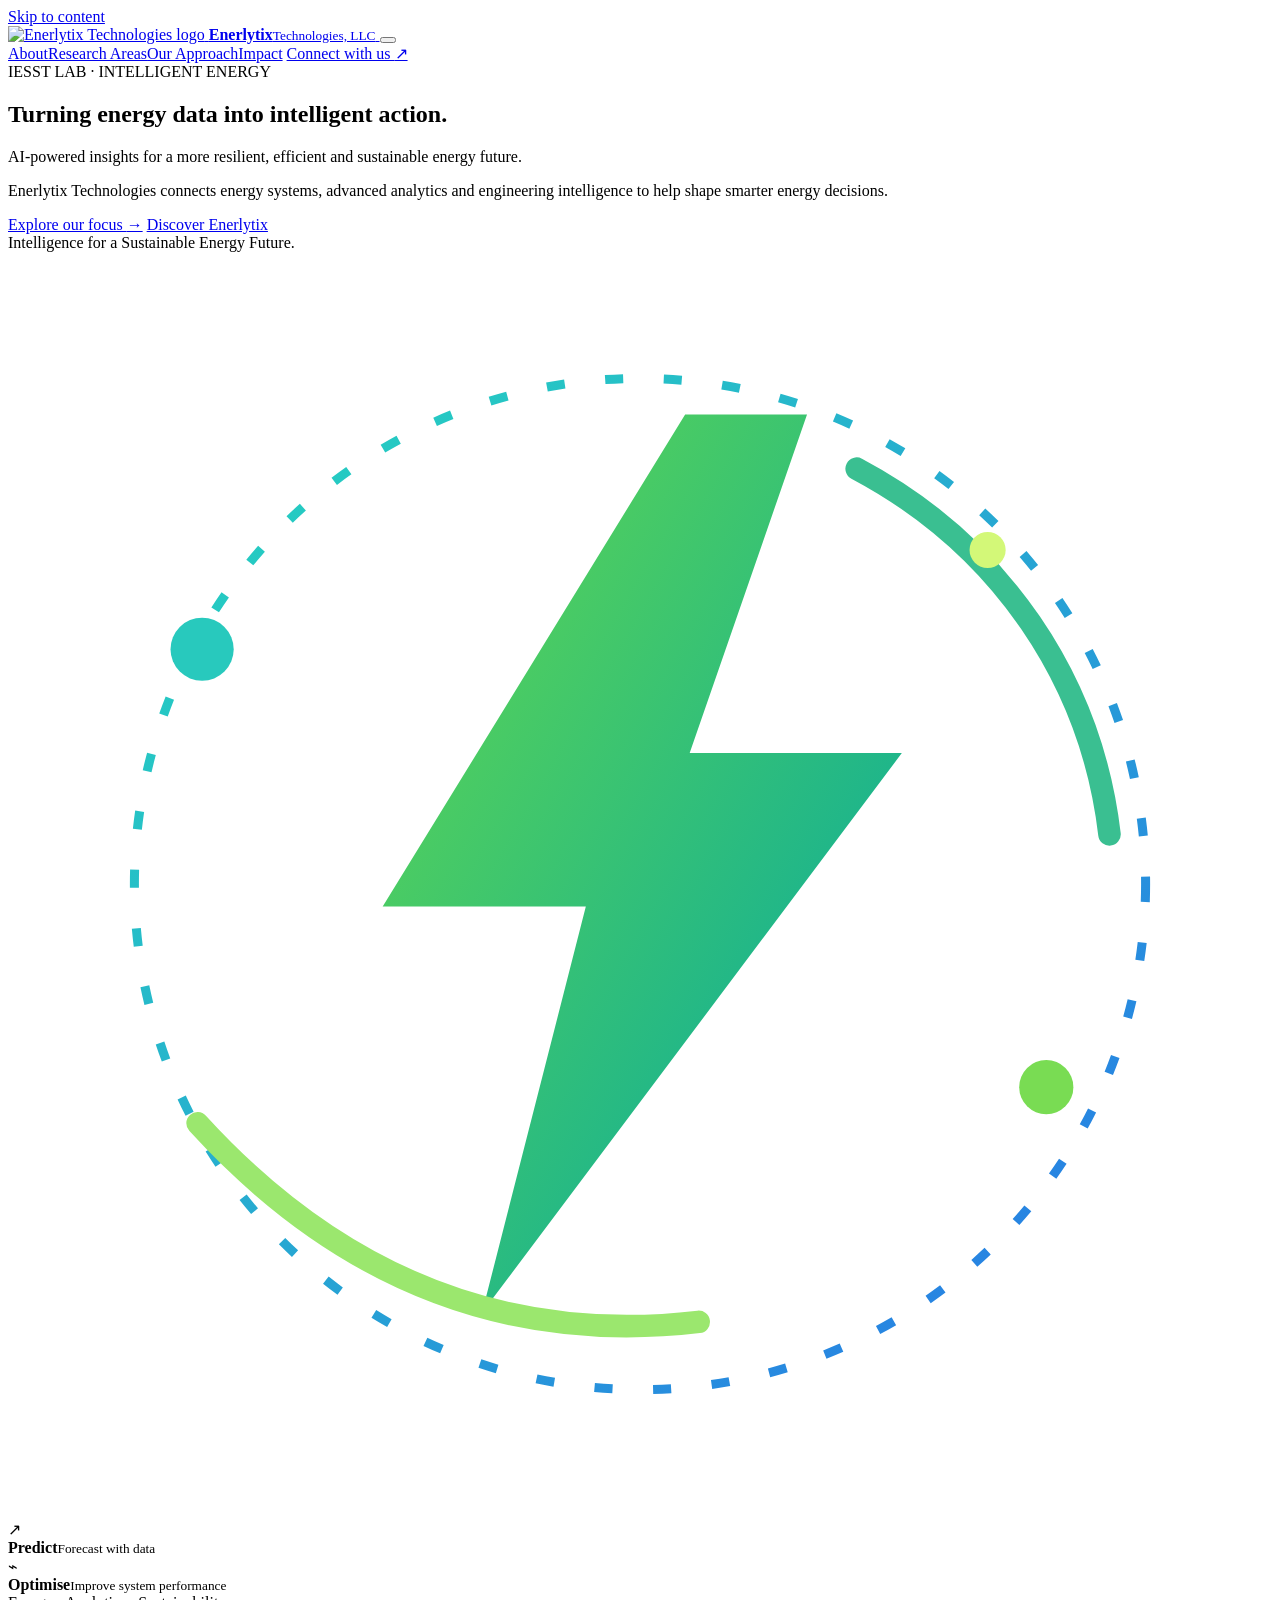
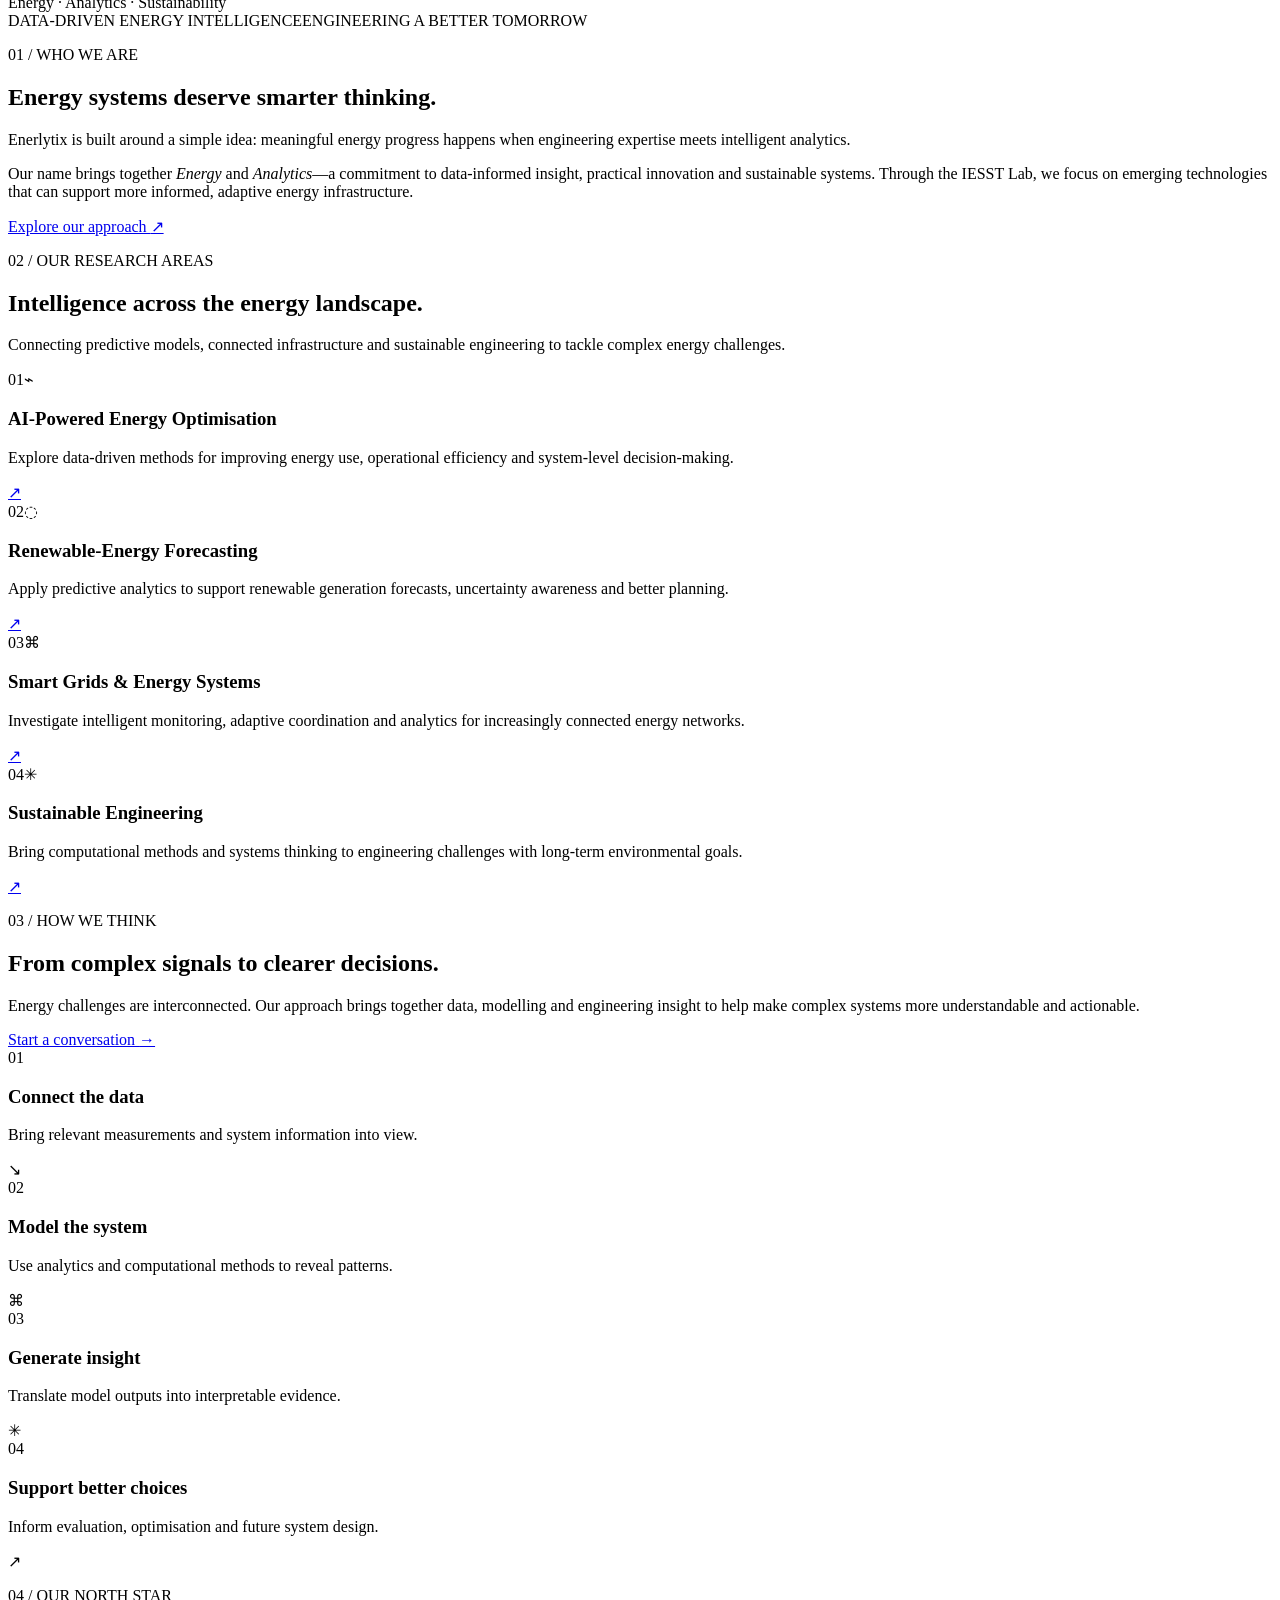
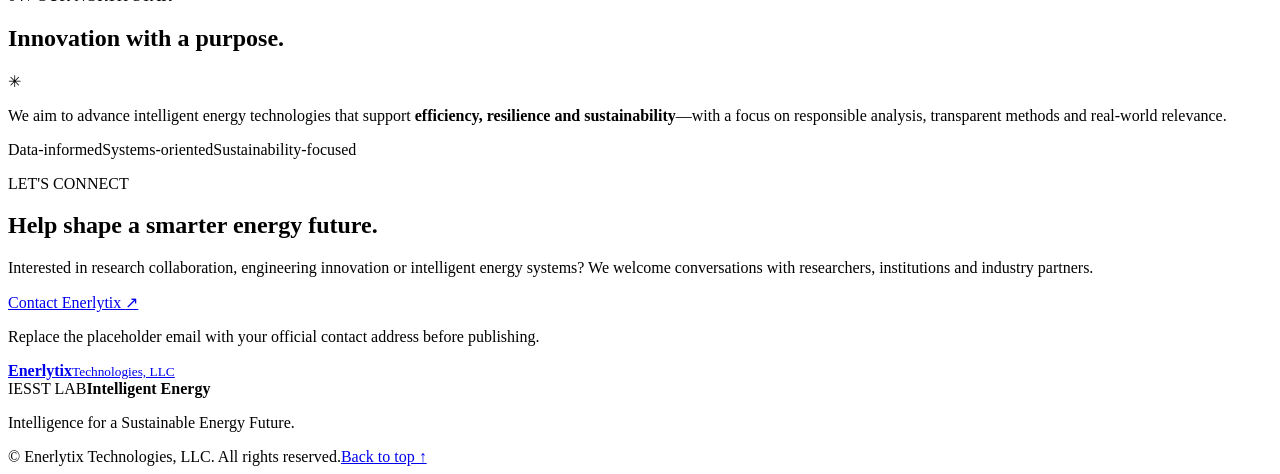
==== index.html @ 36f9e6f3 "Add files via upload" ====
<!doctype html>
<html lang="en">
<head>
  <meta charset="utf-8">
  <meta name="viewport" content="width=device-width, initial-scale=1">
  <meta name="theme-color" content="#082f49">
  <meta name="description" content="Enerlytix Technologies, LLC — AI-powered energy optimisation, renewable-energy forecasting, smart grids and sustainable engineering systems.">
  <meta property="og:title" content="Enerlytix Technologies, LLC | Intelligent Energy">
  <meta property="og:description" content="Intelligence for a Sustainable Energy Future.">
  <meta property="og:type" content="website">
  <title>Enerlytix Technologies, LLC | Intelligent Energy</title>
  <link rel="icon" type="image/svg+xml" href="assets/favicon.svg">
  <link rel="stylesheet" href="assets/css/styles.css">
  <script defer src="assets/js/main.js"></script>
</head>
<body>
  <a class="skip-link" href="#main">Skip to content</a>
  <header class="site-header">
    <div class="container nav-wrap">
      <a class="brand" href="#home" aria-label="Enerlytix Technologies home">
        <img src="assets/images/enerlytix-logo.png" alt="Enerlytix Technologies logo" class="brand-logo"
             onerror="this.onerror=null;this.src='assets/images/enerlytix-logo.svg'">
        <span class="brand-text"><strong>Enerlytix</strong><small>Technologies, LLC</small></span>
      </a>
      <button class="nav-toggle" aria-expanded="false" aria-controls="primary-nav" aria-label="Open navigation">
        <span></span><span></span><span></span>
      </button>
      <nav id="primary-nav" class="primary-nav" aria-label="Main navigation">
        <a href="#about">About</a><a href="#focus">Research Areas</a><a href="#approach">Our Approach</a><a href="#impact">Impact</a>
        <a class="nav-cta" href="#contact">Connect with us <span aria-hidden="true">↗</span></a>
      </nav>
    </div>
  </header>

  <main id="main">
    <section class="hero" id="home">
      <div class="hero-grid" aria-hidden="true"></div>
      <div class="container hero-layout">
        <div class="hero-copy">
          <div class="eyebrow"><span class="pulse"></span> IESST LAB · INTELLIGENT ENERGY</div>
          <h1>Turning energy data into <span>intelligent action.</span></h1>
          <p class="hero-lead">AI-powered insights for a more resilient, efficient and sustainable energy future.</p>
          <p class="hero-description">Enerlytix Technologies connects energy systems, advanced analytics and engineering intelligence to help shape smarter energy decisions.</p>
          <div class="hero-actions">
            <a class="button button-primary" href="#focus">Explore our focus <span aria-hidden="true">→</span></a>
            <a class="button button-quiet" href="#about">Discover Enerlytix</a>
          </div>
          <div class="hero-note"><span class="note-line"></span> Intelligence for a Sustainable Energy Future.</div>
        </div>
        <div class="hero-visual">
          <div class="visual-orbit orbit-one"></div><div class="visual-orbit orbit-two"></div>
          <div class="energy-core">
            <svg viewBox="0 0 280 280" role="img" aria-label="Abstract energy and analytics symbol">
              <defs>
                <linearGradient id="bolt" x1="0" y1="0" x2="1" y2="1"><stop offset="0" stop-color="#65d94b"/><stop offset="1" stop-color="#00a6a6"/></linearGradient>
                <linearGradient id="ring" x1="0" y1="0" x2="1" y2="1"><stop offset="0" stop-color="#25d8bc"/><stop offset="1" stop-color="#2877e8"/></linearGradient>
              </defs>
              <circle cx="140" cy="140" r="112" fill="none" stroke="url(#ring)" stroke-width="2" stroke-dasharray="4 9"/>
              <path d="M150 36 L83 145 H128 L105 235 L198 111 H151 L177 36 Z" fill="url(#bolt)"/>
              <path d="M42 193 C73 227 110 242 153 237" fill="none" stroke="#9be76e" stroke-width="5" stroke-linecap="round"/>
              <path d="M188 48 C220 65 240 95 244 129" fill="none" stroke="#3abf91" stroke-width="5" stroke-linecap="round"/>
              <circle cx="43" cy="88" r="7" fill="#28c9bd"/><circle cx="230" cy="185" r="6" fill="#79dc53"/>
              <circle cx="217" cy="66" r="4" fill="#d3f878"/>
            </svg>
          </div>
          <div class="metric-card metric-top"><span class="metric-icon">↗</span><div><strong>Predict</strong><small>Forecast with data</small></div></div>
          <div class="metric-card metric-bottom"><span class="metric-icon">⌁</span><div><strong>Optimise</strong><small>Improve system performance</small></div></div>
          <div class="visual-caption"><span class="caption-dot"></span> Energy · Analytics · Sustainability</div>
        </div>
      </div>
      <div class="hero-bottom container"><span>DATA-DRIVEN ENERGY INTELLIGENCE</span><span class="bottom-rule"></span><span>ENGINEERING A BETTER TOMORROW</span></div>
    </section>

    <section class="intro section" id="about">
      <div class="container intro-grid">
        <div><p class="section-kicker">01 / WHO WE ARE</p><h2>Energy systems deserve <span>smarter thinking.</span></h2></div>
        <div class="intro-content">
          <p class="large-copy">Enerlytix is built around a simple idea: meaningful energy progress happens when engineering expertise meets intelligent analytics.</p>
          <p>Our name brings together <em>Energy</em> and <em>Analytics</em>—a commitment to data-informed insight, practical innovation and sustainable systems. Through the IESST Lab, we focus on emerging technologies that can support more informed, adaptive energy infrastructure.</p>
          <a class="text-link" href="#approach">Explore our approach <span aria-hidden="true">↗</span></a>
        </div>
      </div>
    </section>

    <section class="focus-section section" id="focus">
      <div class="container">
        <div class="section-heading"><div><p class="section-kicker">02 / OUR RESEARCH AREAS</p><h2>Intelligence across the <span>energy landscape.</span></h2></div><p>Connecting predictive models, connected infrastructure and sustainable engineering to tackle complex energy challenges.</p></div>
        <div class="focus-grid">
          <article class="focus-card"><div class="card-top"><span class="card-number">01</span><span class="card-symbol">⌁</span></div><h3>AI-Powered Energy Optimisation</h3><p>Explore data-driven methods for improving energy use, operational efficiency and system-level decision-making.</p><a href="#contact" aria-label="Discuss energy optimisation" class="card-arrow">↗</a></article>
          <article class="focus-card featured"><div class="card-top"><span class="card-number">02</span><span class="card-symbol">◌</span></div><h3>Renewable-Energy Forecasting</h3><p>Apply predictive analytics to support renewable generation forecasts, uncertainty awareness and better planning.</p><a href="#contact" aria-label="Discuss renewable-energy forecasting" class="card-arrow">↗</a></article>
          <article class="focus-card"><div class="card-top"><span class="card-number">03</span><span class="card-symbol">⌘</span></div><h3>Smart Grids &amp; Energy Systems</h3><p>Investigate intelligent monitoring, adaptive coordination and analytics for increasingly connected energy networks.</p><a href="#contact" aria-label="Discuss smart grids" class="card-arrow">↗</a></article>
          <article class="focus-card"><div class="card-top"><span class="card-number">04</span><span class="card-symbol">✳</span></div><h3>Sustainable Engineering</h3><p>Bring computational methods and systems thinking to engineering challenges with long-term environmental goals.</p><a href="#contact" aria-label="Discuss sustainable engineering" class="card-arrow">↗</a></article>
        </div>
      </div>
    </section>

    <section class="approach-section section" id="approach">
      <div class="container approach-grid">
        <div class="approach-copy"><p class="section-kicker">03 / HOW WE THINK</p><h2>From complex signals to <span>clearer decisions.</span></h2><p>Energy challenges are interconnected. Our approach brings together data, modelling and engineering insight to help make complex systems more understandable and actionable.</p><a class="button button-light" href="#contact">Start a conversation <span aria-hidden="true">→</span></a></div>
        <div class="process-list">
          <div class="process-item"><span>01</span><div><h3>Connect the data</h3><p>Bring relevant measurements and system information into view.</p></div><span class="process-mark">↘</span></div>
          <div class="process-item"><span>02</span><div><h3>Model the system</h3><p>Use analytics and computational methods to reveal patterns.</p></div><span class="process-mark">⌘</span></div>
          <div class="process-item"><span>03</span><div><h3>Generate insight</h3><p>Translate model outputs into interpretable evidence.</p></div><span class="process-mark">✳</span></div>
          <div class="process-item"><span>04</span><div><h3>Support better choices</h3><p>Inform evaluation, optimisation and future system design.</p></div><span class="process-mark">↗</span></div>
        </div>
      </div>
    </section>

    <section class="impact-section section" id="impact">
      <div class="container impact-layout">
        <div><p class="section-kicker">04 / OUR NORTH STAR</p><h2>Innovation with a <span>purpose.</span></h2></div>
        <div class="impact-statement"><div class="impact-icon">✳</div><p>We aim to advance intelligent energy technologies that support <strong>efficiency, resilience and sustainability</strong>—with a focus on responsible analysis, transparent methods and real-world relevance.</p><div class="impact-tags"><span>Data-informed</span><span>Systems-oriented</span><span>Sustainability-focused</span></div></div>
      </div>
    </section>

    <section class="contact-section" id="contact">
      <div class="container contact-panel">
        <div><p class="section-kicker">LET'S CONNECT</p><h2>Help shape a <span>smarter energy future.</span></h2><p>Interested in research collaboration, engineering innovation or intelligent energy systems? We welcome conversations with researchers, institutions and industry partners.</p></div>
        <div class="contact-actions"><a class="button button-primary" href="mailto:YOUR-EMAIL@example.com?subject=Enerlytix%20Technologies%20Enquiry">Contact Enerlytix <span aria-hidden="true">↗</span></a><p>Replace the placeholder email with your official contact address before publishing.</p></div>
      </div>
    </section>
  </main>

  <footer class="site-footer">
    <div class="container footer-main">
      <a class="brand footer-brand" href="#home"><img src="assets/images/enerlytix-logo.svg" alt="" class="brand-logo"><span class="brand-text"><strong>Enerlytix</strong><small>Technologies, LLC</small></span></a>
      <div class="footer-lab"><span>IESST LAB</span><strong>Intelligent Energy</strong></div>
      <p class="footer-tagline">Intelligence for a Sustainable Energy Future.</p>
    </div>
    <div class="container footer-bottom"><span>© <span id="year"></span> Enerlytix Technologies, LLC. All rights reserved.</span><a href="#home">Back to top ↑</a></div>
  </footer>
</body>
</html>
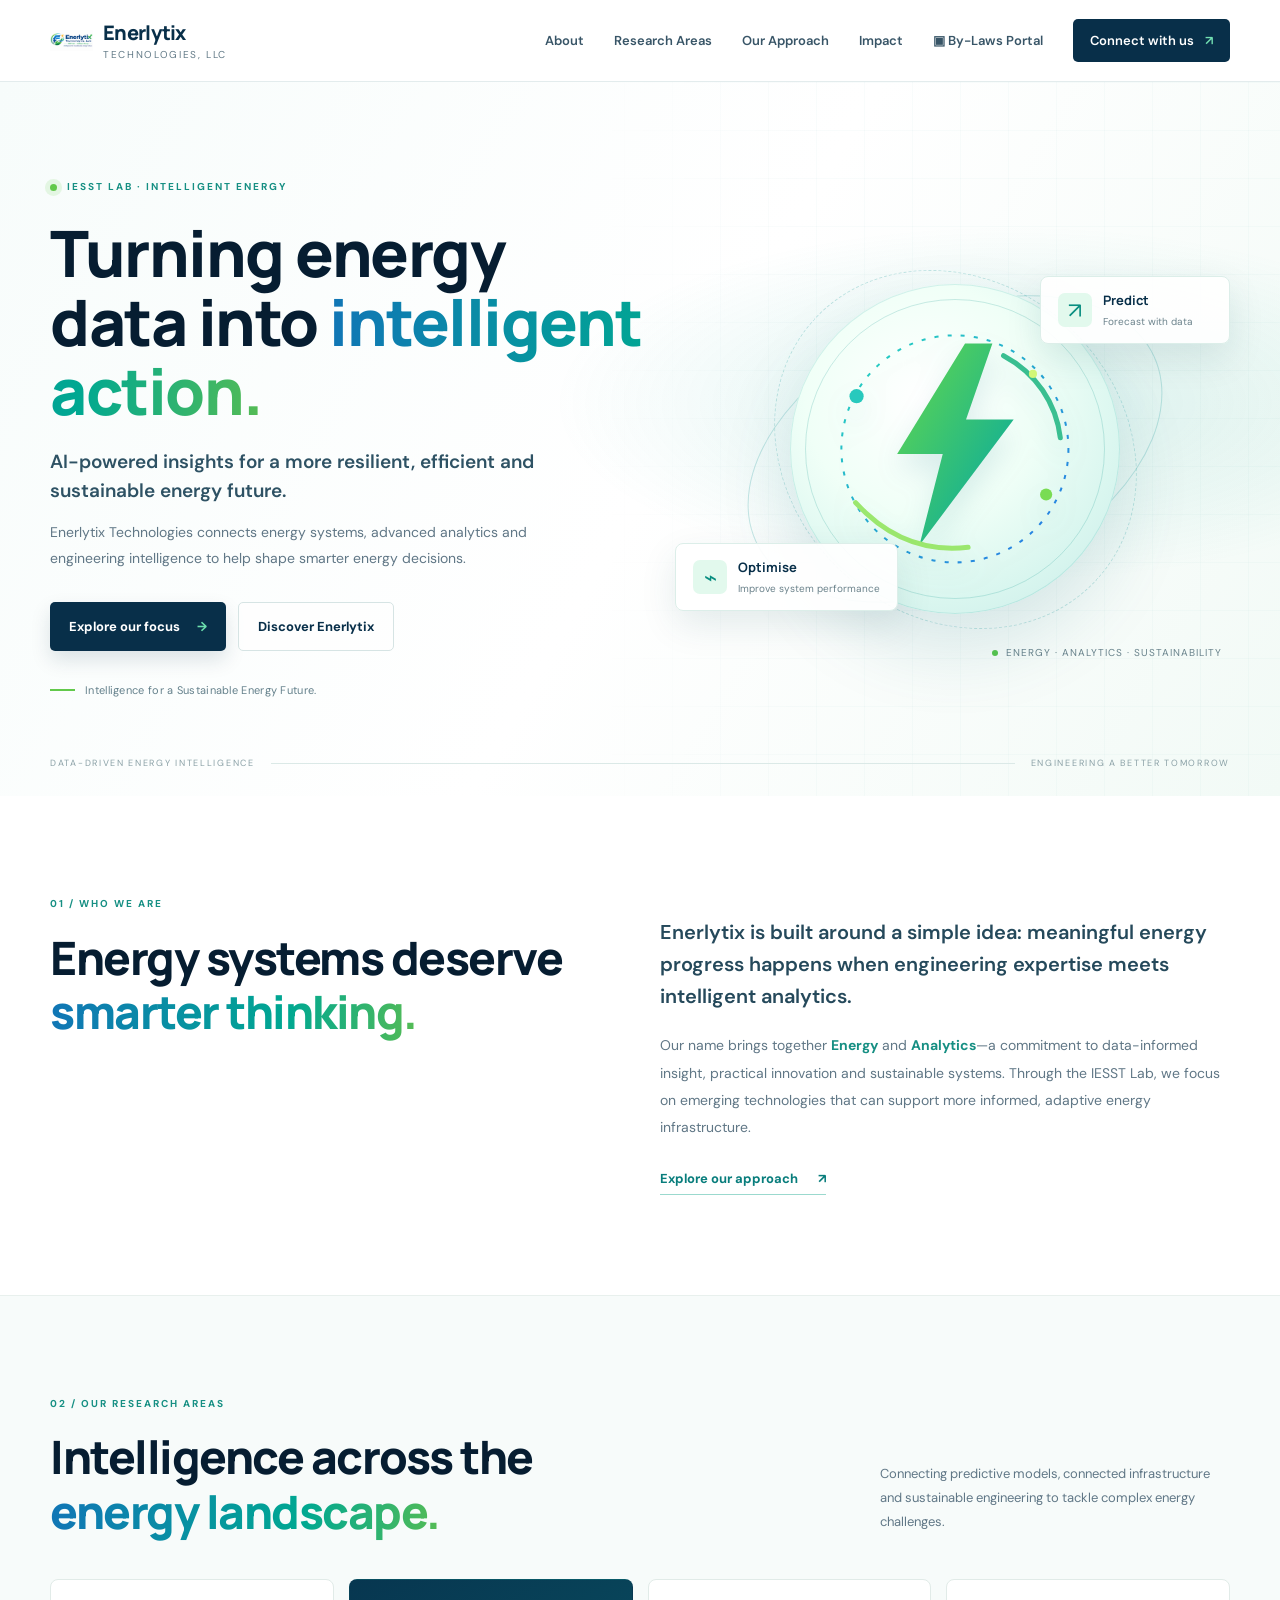
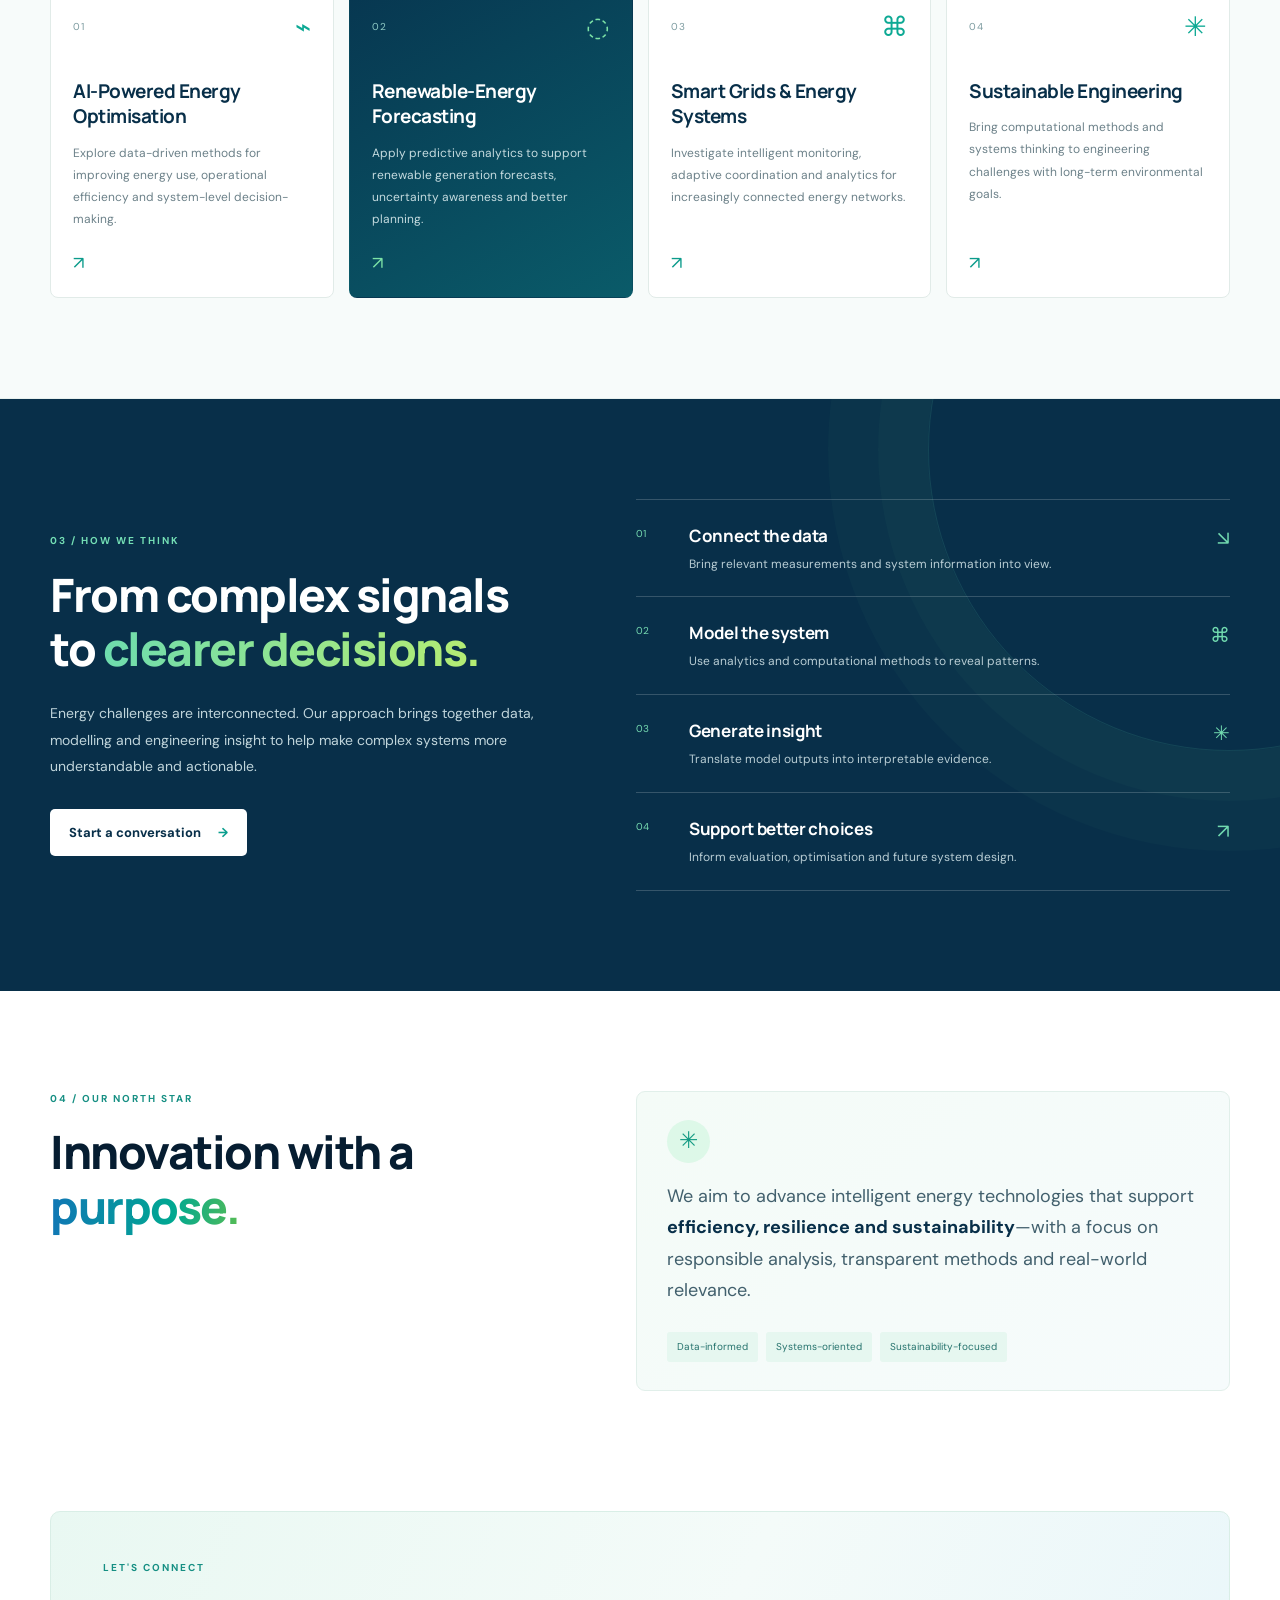
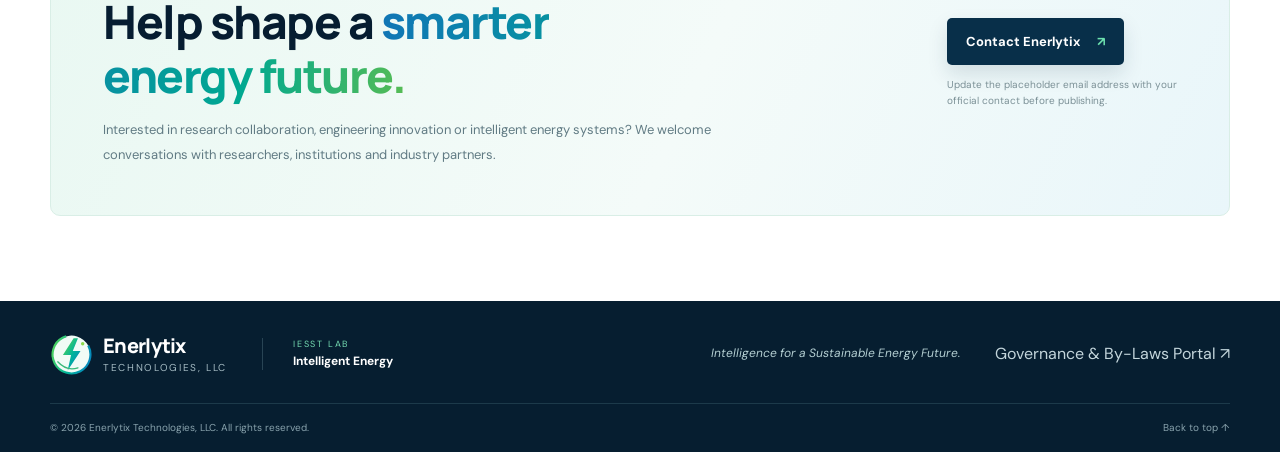
==== commit 74407f81: "Add files via upload" ====
--- a/index.html
+++ b/index.html
@@ -4,7 +4,7 @@
   <meta charset="utf-8">
   <meta name="viewport" content="width=device-width, initial-scale=1">
   <meta name="theme-color" content="#082f49">
-  <meta name="description" content="Enerlytix Technologies, LLC — AI-powered energy optimisation, renewable-energy forecasting, smart grids and sustainable engineering systems.">
+  <meta name="description" content="Enerlytix Technologies, LLC — intelligent energy analytics, AI-powered optimisation, renewable-energy forecasting, smart grids and sustainable engineering.">
   <meta property="og:title" content="Enerlytix Technologies, LLC | Intelligent Energy">
   <meta property="og:description" content="Intelligence for a Sustainable Energy Future.">
   <meta property="og:type" content="website">
@@ -26,7 +26,11 @@
         <span></span><span></span><span></span>
       </button>
       <nav id="primary-nav" class="primary-nav" aria-label="Main navigation">
-        <a href="#about">About</a><a href="#focus">Research Areas</a><a href="#approach">Our Approach</a><a href="#impact">Impact</a>
+        <a href="#about">About</a>
+        <a href="#focus">Research Areas</a>
+        <a href="#approach">Our Approach</a>
+        <a href="#impact">Impact</a>
+        <a class="nav-governance" href="bylaws-portal.html"><span aria-hidden="true">▣</span> By-Laws Portal</a>
         <a class="nav-cta" href="#contact">Connect with us <span aria-hidden="true">↗</span></a>
       </nav>
     </div>
@@ -47,7 +51,7 @@
           </div>
           <div class="hero-note"><span class="note-line"></span> Intelligence for a Sustainable Energy Future.</div>
         </div>
-        <div class="hero-visual">
+        <div class="hero-visual" aria-label="Energy analytics illustration">
           <div class="visual-orbit orbit-one"></div><div class="visual-orbit orbit-two"></div>
           <div class="energy-core">
             <svg viewBox="0 0 280 280" role="img" aria-label="Abstract energy and analytics symbol">
@@ -116,7 +120,7 @@
     <section class="contact-section" id="contact">
       <div class="container contact-panel">
         <div><p class="section-kicker">LET'S CONNECT</p><h2>Help shape a <span>smarter energy future.</span></h2><p>Interested in research collaboration, engineering innovation or intelligent energy systems? We welcome conversations with researchers, institutions and industry partners.</p></div>
-        <div class="contact-actions"><a class="button button-primary" href="mailto:YOUR-EMAIL@example.com?subject=Enerlytix%20Technologies%20Enquiry">Contact Enerlytix <span aria-hidden="true">↗</span></a><p>Replace the placeholder email with your official contact address before publishing.</p></div>
+        <div class="contact-actions"><a class="button button-primary" href="mailto:YOUR-EMAIL@example.com?subject=Enerlytix%20Technologies%20Enquiry">Contact Enerlytix <span aria-hidden="true">↗</span></a><p>Update the placeholder email address with your official contact before publishing.</p></div>
       </div>
     </section>
   </main>
@@ -126,6 +130,7 @@
       <a class="brand footer-brand" href="#home"><img src="assets/images/enerlytix-logo.svg" alt="" class="brand-logo"><span class="brand-text"><strong>Enerlytix</strong><small>Technologies, LLC</small></span></a>
       <div class="footer-lab"><span>IESST LAB</span><strong>Intelligent Energy</strong></div>
       <p class="footer-tagline">Intelligence for a Sustainable Energy Future.</p>
+      <a class="footer-governance" href="bylaws-portal.html">Governance &amp; By-Laws Portal <span aria-hidden="true">↗</span></a>
     </div>
     <div class="container footer-bottom"><span>© <span id="year"></span> Enerlytix Technologies, LLC. All rights reserved.</span><a href="#home">Back to top ↑</a></div>
   </footer>
--- a/assets/css/styles.css
+++ b/assets/css/styles.css
@@ -0,0 +1,12 @@
+@import url('https://fonts.googleapis.com/css2?family=DM+Sans:wght@400;500;600;700&family=Manrope:wght@400;500;600;700;800&display=swap');
+:root{--navy:#082f49;--deep:#061d31;--blue:#1262a5;--teal:#08a99a;--green:#62c94b;--mint:#dff9ee;--ink:#173347;--muted:#607786;--line:#dce8e9;--paper:#f7fbfa;--white:#fff;--max:1180px}
+*{box-sizing:border-box}html{scroll-behavior:smooth;scroll-padding-top:90px}body{margin:0;font-family:'DM Sans',Arial,sans-serif;color:var(--ink);background:#fff;line-height:1.65;-webkit-font-smoothing:antialiased}a{color:inherit;text-decoration:none}.container{width:min(var(--max),calc(100% - 48px));margin-inline:auto}.skip-link{position:absolute;left:-999px;top:12px;background:#fff;padding:10px 14px;z-index:100}.skip-link:focus{left:12px}.site-header{height:82px;display:flex;align-items:center;background:rgba(255,255,255,.94);border-bottom:1px solid rgba(220,232,233,.8);position:sticky;top:0;z-index:20;backdrop-filter:blur(14px)}.nav-wrap{display:flex;align-items:center;justify-content:space-between;gap:24px}.brand{display:flex;align-items:center;gap:10px;min-width:max-content}.brand-logo{width:43px;height:43px;object-fit:contain}.brand-text{display:flex;flex-direction:column;line-height:1.15}.brand-text strong{font-family:Manrope,sans-serif;font-size:20px;font-weight:800;letter-spacing:-.7px;color:var(--navy)}.brand-text small{font-size:10px;letter-spacing:1.65px;text-transform:uppercase;color:#627a87;margin-top:5px}.primary-nav{display:flex;align-items:center;gap:30px;font-size:13px;font-weight:600;color:#385567}.primary-nav>a:not(.nav-cta):hover{color:var(--teal)}.nav-cta{background:var(--navy);color:#fff;padding:11px 17px;border-radius:5px}.nav-cta span{padding-left:8px;color:#72e0b2}.nav-toggle{display:none}
+.hero{position:relative;overflow:hidden;background:radial-gradient(ellipse at 79% 45%,rgba(11,167,151,.14),transparent 32%),linear-gradient(120deg,#f7fcfb 0%,#fff 52%,#f2faf6 100%);min-height:650px;padding:82px 0 25px}.hero-grid{position:absolute;inset:0 0 0 45%;opacity:.22;background-image:linear-gradient(rgba(16,119,128,.12) 1px,transparent 1px),linear-gradient(90deg,rgba(16,119,128,.12) 1px,transparent 1px);background-size:48px 48px;mask-image:linear-gradient(90deg,transparent,#000 35%,#000)}.hero-layout{position:relative;display:grid;grid-template-columns:1.04fr .96fr;align-items:center;gap:35px}.hero-copy{padding:15px 0 35px}.eyebrow,.section-kicker{font-size:10px;font-weight:700;letter-spacing:2px;color:#168f83}.eyebrow{display:flex;align-items:center;gap:10px}.pulse{width:7px;height:7px;border-radius:50%;background:var(--green);box-shadow:0 0 0 5px rgba(98,201,75,.14)}h1,h2,h3,p{margin-top:0}h1,h2,h3{font-family:Manrope,'DM Sans',sans-serif;letter-spacing:-1.5px}h1{font-size:clamp(42px,5vw,67px);line-height:1.08;max-width:630px;color:var(--deep);margin:22px 0 22px;font-weight:800}h1 span,h2 span{background:linear-gradient(95deg,#1175b6,#00a891 65%,#56bc54);-webkit-background-clip:text;background-clip:text;color:transparent}.hero-lead{font-size:19px;line-height:1.55;max-width:520px;color:#2e5264;font-weight:600;margin-bottom:13px}.hero-description{max-width:520px;font-size:14px;color:var(--muted);line-height:1.9}.hero-actions{display:flex;flex-wrap:wrap;gap:12px;margin:30px 0 30px}.button{display:inline-flex;align-items:center;justify-content:center;gap:17px;padding:13px 19px;border-radius:5px;font-size:13px;font-weight:700;transition:transform .2s,box-shadow .2s}.button:hover{transform:translateY(-2px)}.button-primary{background:var(--navy);color:#fff;box-shadow:0 9px 20px rgba(8,47,73,.13)}.button-primary span{color:#6ce0ae}.button-quiet{border:1px solid #d6e4e4;color:var(--navy);background:rgba(255,255,255,.65)}.hero-note{font-size:11px;letter-spacing:.3px;color:#64808b;display:flex;align-items:center;gap:10px}.note-line{width:25px;height:2px;background:var(--green)}.hero-visual{min-height:450px;position:relative;display:flex;align-items:center;justify-content:center}.energy-core{width:min(330px,76%);aspect-ratio:1;border-radius:50%;display:grid;place-items:center;background:radial-gradient(circle at 40% 35%,#fff 0%,#f0fff7 40%,#d9f6ef 70%,#c6e9e7 100%);box-shadow:0 35px 75px rgba(10,99,113,.14),inset 0 0 0 1px rgba(12,159,149,.14);position:relative;z-index:2}.energy-core:before{content:"";position:absolute;inset:15px;border:1px solid rgba(15,149,140,.2);border-radius:50%}.energy-core svg{width:86%;filter:drop-shadow(0 15px 14px rgba(4,108,124,.12))}.visual-orbit{position:absolute;border:1px solid rgba(10,148,148,.22);border-radius:50%;transform:rotate(-25deg)}.orbit-one{width:440px;height:270px}.orbit-two{width:385px;height:335px;transform:rotate(43deg);border-style:dashed}.metric-card{position:absolute;z-index:3;display:flex;align-items:center;gap:11px;background:rgba(255,255,255,.93);border:1px solid #dceee9;box-shadow:0 14px 36px rgba(13,64,75,.1);padding:13px 17px;border-radius:8px;min-width:190px}.metric-top{top:52px;right:0}.metric-bottom{bottom:63px;left:-5px}.metric-icon{height:34px;width:34px;border-radius:7px;background:#e2f9ed;color:#098e80;display:grid;place-items:center;font-size:22px}.metric-card strong,.metric-card small{display:block}.metric-card strong{font-family:Manrope,sans-serif;font-size:13px;color:var(--navy)}.metric-card small{font-size:10px;color:#6b828b;margin-top:2px}.visual-caption{position:absolute;bottom:13px;right:8px;font-size:10px;letter-spacing:1px;color:#68828b;text-transform:uppercase;display:flex;align-items:center;gap:8px}.caption-dot{height:6px;width:6px;border-radius:50%;background:#58c64e}.hero-bottom{position:relative;margin-top:22px;display:flex;align-items:center;gap:16px;color:#8aa0a6;font-size:9px;letter-spacing:1.7px}.bottom-rule{height:1px;background:#dbe9e7;flex:1}
+.section{padding:100px 0}.intro-grid{display:grid;grid-template-columns:.95fr 1.05fr;gap:95px}.section-kicker{margin-bottom:18px}.section h2,.contact-panel h2{font-size:clamp(31px,3.6vw,46px);line-height:1.18;font-weight:800;color:var(--deep);margin-bottom:20px}.intro-content{padding-top:20px}.large-copy{font-size:20px;line-height:1.6;font-weight:600;color:#25495b}.intro-content>p:not(.large-copy){font-size:14px;color:var(--muted);line-height:1.95}.intro-content em{font-style:normal;color:#168f83;font-weight:700}.text-link{display:inline-flex;gap:20px;align-items:center;margin-top:12px;font-size:13px;font-weight:700;color:#087d7c;border-bottom:1px solid #9bd9ce;padding-bottom:5px}.focus-section{background:var(--paper);border-top:1px solid #e8f0ed;border-bottom:1px solid #e8f0ed}.section-heading{display:flex;align-items:end;justify-content:space-between;gap:50px;margin-bottom:40px}.section-heading h2{max-width:590px;margin-bottom:0}.section-heading>p{max-width:350px;color:var(--muted);font-size:13px;line-height:1.85;margin-bottom:5px}.focus-grid{display:grid;grid-template-columns:repeat(4,1fr);gap:15px}.focus-card{position:relative;background:#fff;border:1px solid #e1ebe8;border-radius:8px;padding:25px 22px 54px;min-height:290px;transition:transform .25s,box-shadow .25s,border-color .25s}.focus-card:hover{transform:translateY(-5px);box-shadow:0 20px 40px rgba(12,68,77,.08);border-color:#9ddbd0}.focus-card.featured{background:linear-gradient(150deg,#073650,#0a5b69);color:#fff;border-color:transparent}.card-top{display:flex;justify-content:space-between;align-items:center;margin-bottom:29px}.card-number{font-size:10px;letter-spacing:1px;color:#7b9a9f}.featured .card-number{color:#8fcbc6}.card-symbol{font-size:27px;color:#0da994}.featured .card-symbol{color:#7ce2a6}.focus-card h3{font-size:19px;line-height:1.35;letter-spacing:-.5px;margin-bottom:12px;color:var(--navy)}.featured h3{color:#fff}.focus-card p{font-size:12px;line-height:1.85;color:#6c8189}.featured p{color:#c5dbdf}.card-arrow{position:absolute;left:22px;bottom:18px;color:#0b9b8b;font-size:18px}.featured .card-arrow{color:#7ce2a6}
+.approach-section{background:var(--navy);color:#fff;position:relative;overflow:hidden}.approach-section:after{content:"";position:absolute;width:600px;height:600px;border:1px solid rgba(110,225,180,.12);border-radius:50%;right:-250px;top:-250px;box-shadow:0 0 0 50px rgba(110,225,180,.025),0 0 0 100px rgba(110,225,180,.025)}.approach-grid{position:relative;z-index:1;display:grid;grid-template-columns:.9fr 1.1fr;gap:100px;align-items:center}.approach-copy .section-kicker{color:#74dfb5}.approach-copy h2{color:#fff}.approach-copy h2 span{background:linear-gradient(90deg,#6edcae,#b6ed72);-webkit-background-clip:text;background-clip:text}.approach-copy>p:not(.section-kicker){font-size:14px;line-height:1.9;color:#c0d5db;margin:24px 0 29px}.button-light{background:#fff;color:var(--navy)}.button-light span{color:#0a9e8e}.process-list{border-top:1px solid rgba(255,255,255,.18)}.process-item{display:grid;grid-template-columns:35px 1fr 25px;gap:18px;align-items:start;padding:22px 0;border-bottom:1px solid rgba(255,255,255,.18)}.process-item>span:first-child{font-size:10px;color:#77dcb2;padding-top:4px}.process-item h3{font-size:17px;letter-spacing:-.3px;margin-bottom:5px;color:#fff}.process-item p{font-size:12px;color:#b8cdd4;margin-bottom:0}.process-mark{color:#72dbb0;font-size:20px;text-align:right}
+.impact-section{background:#fff}.impact-layout{display:grid;grid-template-columns:.9fr 1.1fr;gap:100px;align-items:start}.impact-statement{padding:28px 30px;background:linear-gradient(135deg,#f4fbf7,#f6fbfc);border:1px solid #e1efea;border-radius:9px}.impact-icon{width:43px;height:43px;border-radius:50%;display:grid;place-items:center;background:#ddf8e8;color:#149b83;font-size:23px;margin-bottom:18px}.impact-statement>p{font-size:18px;line-height:1.75;color:#42606d}.impact-statement strong{color:var(--navy)}.impact-tags{display:flex;gap:8px;flex-wrap:wrap;margin-top:25px}.impact-tags span{font-size:10px;color:#26736d;background:#e6f7f0;border-radius:3px;padding:7px 10px}
+.contact-section{padding:20px 0 85px}.contact-panel{display:grid;grid-template-columns:1fr auto;align-items:center;gap:60px;padding:48px 52px;border-radius:10px;background:linear-gradient(115deg,#e9f8f2,#f4fbf9 55%,#e9f6fa);border:1px solid #d9eee6}.contact-panel h2{max-width:600px;margin-bottom:15px}.contact-panel>div:first-child>p:last-child{font-size:13px;line-height:1.85;color:#617b84;max-width:610px;margin-bottom:0}.contact-actions{min-width:210px}.contact-actions p{font-size:10px;line-height:1.6;color:#7b9096;max-width:230px;margin:12px 0 0}.site-footer{background:#061e30;color:#c3d5db;padding:32px 0 0}.footer-main{display:flex;align-items:center;gap:35px;padding-bottom:27px}.footer-brand .brand-text strong{color:#fff}.footer-brand .brand-text small{color:#a5bbc3}.footer-lab{display:flex;flex-direction:column;border-left:1px solid #284454;padding-left:30px;line-height:1.5}.footer-lab span{font-size:9px;letter-spacing:1.8px;color:#75dcb2}.footer-lab strong{font-size:12px;color:#fff}.footer-tagline{margin:0 0 0 auto;font-size:12px;font-style:italic;color:#b5d0d3}.footer-bottom{display:flex;justify-content:space-between;gap:20px;border-top:1px solid #1c3a4a;padding:16px 0;font-size:10px;color:#89a3ad}.footer-bottom a:hover{color:#77e1b3}
+@media(max-width:1000px){.primary-nav{gap:18px}.hero{padding-top:65px}.hero-layout{gap:10px}.metric-top{right:-4px}.metric-bottom{left:-4px}.focus-grid{grid-template-columns:repeat(2,1fr)}.focus-card{min-height:250px}.intro-grid,.approach-grid,.impact-layout{gap:55px}.contact-panel{gap:30px;padding:38px}.visual-caption{right:0}}
+@media(max-width:760px){.container{width:min(var(--max),calc(100% - 34px))}.site-header{height:72px}.brand-logo{width:38px;height:38px}.brand-text strong{font-size:18px}.nav-toggle{display:flex;flex-direction:column;gap:5px;border:1px solid #d8e7e4;background:#fff;border-radius:5px;padding:10px;cursor:pointer}.nav-toggle span{display:block;width:18px;height:2px;background:var(--navy)}.primary-nav{display:none;position:absolute;top:71px;left:0;right:0;background:#fff;border-bottom:1px solid var(--line);padding:18px 22px 22px;flex-direction:column;align-items:stretch;gap:0;box-shadow:0 15px 25px rgba(5,42,58,.08)}.primary-nav.open{display:flex}.primary-nav>a{padding:12px 0}.primary-nav .nav-cta{text-align:center;margin-top:8px;padding:12px}.hero{padding:55px 0 20px;min-height:0}.hero-layout{grid-template-columns:1fr}.hero-copy{padding:0}.hero h1{font-size:clamp(42px,10vw,60px);max-width:600px}.hero-lead{font-size:17px}.hero-visual{min-height:390px;margin-top:8px}.energy-core{width:min(290px,70%)}.orbit-one{width:370px;height:230px}.orbit-two{width:330px;height:290px}.metric-top{right:2%}.metric-bottom{left:1%;bottom:45px}.visual-caption{bottom:2px;right:4px}.hero-bottom{font-size:8px;letter-spacing:1px;margin-top:25px}.section{padding:70px 0}.intro-grid,.approach-grid,.impact-layout{grid-template-columns:1fr;gap:22px}.intro-content{padding-top:0}.section-heading{display:block}.section-heading>p{margin-top:20px}.focus-grid{gap:12px}.focus-card{padding:21px 18px 50px;min-height:265px}.focus-card h3{font-size:17px}.card-arrow{left:18px}.approach-grid{gap:35px}.impact-statement{padding:24px}.contact-section{padding:0 0 60px}.contact-panel{grid-template-columns:1fr;padding:30px 24px;gap:24px}.contact-actions p{max-width:330px}.footer-main{flex-wrap:wrap;gap:20px}.footer-lab{padding-left:20px}.footer-tagline{flex-basis:100%;margin:0}.footer-bottom{font-size:9px}}
+@media(max-width:420px){.focus-grid{grid-template-columns:1fr}.focus-card{min-height:220px}.hero-visual{min-height:335px}.energy-core{width:245px}.metric-card{min-width:0;padding:10px 12px}.metric-card small{font-size:9px}.metric-top{top:12px}.metric-bottom{bottom:27px}.visual-caption{font-size:8px}.hero-bottom span:last-child{display:none}.hero-bottom .bottom-rule{display:none}.hero-bottom{justify-content:center}.footer-lab{border:0;padding-left:0}.footer-bottom{align-items:flex-start}}
+@media(prefers-reduced-motion:reduce){html{scroll-behavior:auto}*,*::before,*::after{transition:none!important}}
